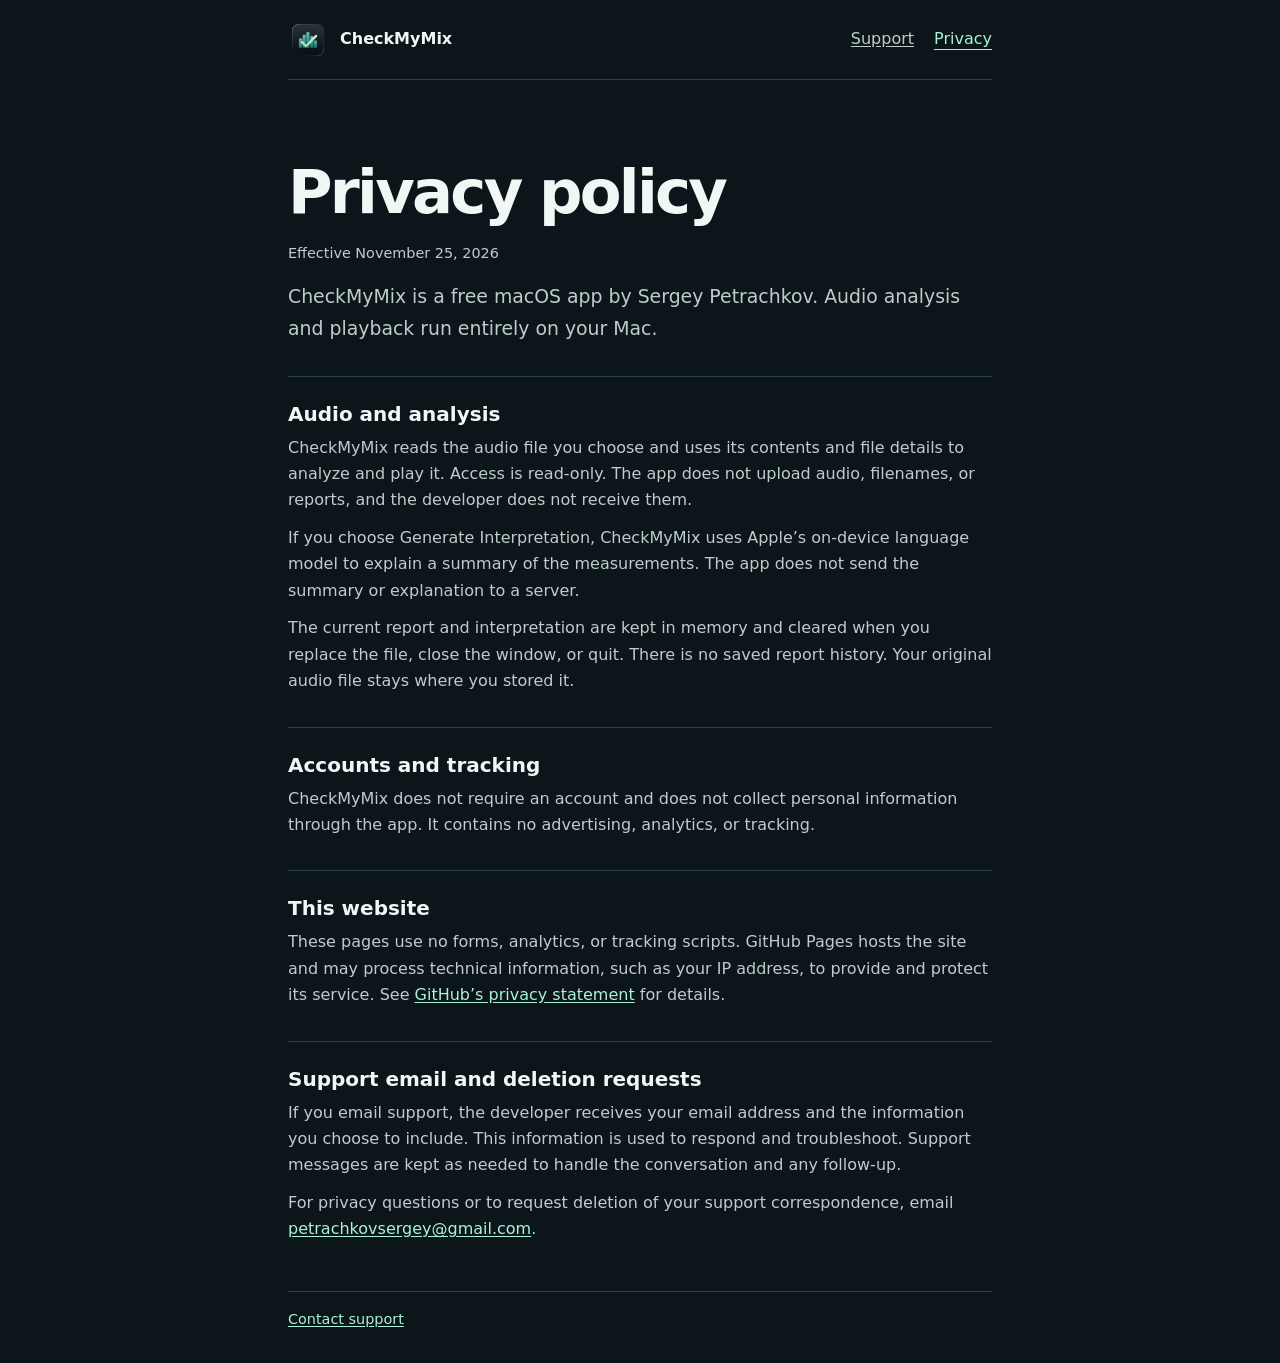
==== privacy/index.html @ 985842a3 "Publish CheckMyMix support and privacy pages" ====
<!doctype html>
<html lang="en">
<head>
  <meta charset="utf-8">
  <meta name="viewport" content="width=device-width, initial-scale=1">
  <meta name="description" content="How CheckMyMix handles audio files, analysis results, and support messages.">
  <title>Privacy Policy | CheckMyMix</title>
  <link rel="icon" href="../icon.png" type="image/png">
  <link rel="stylesheet" href="../style.css">
</head>
<body>
  <header class="site-header shell">
    <a class="brand" href="../"><img src="../icon.png" width="40" height="40" alt="">CheckMyMix</a>
    <nav aria-label="Main navigation">
      <a href="../">Support</a>
      <a href="./" aria-current="page">Privacy</a>
    </nav>
  </header>
  <main class="shell">
    <h1>Privacy policy</h1>
    <p class="date">Effective <time datetime="2026-11-25">November 25, 2026</time></p>
    <p class="intro">CheckMyMix is a free macOS app by Sergey Petrachkov. Audio analysis and playback run entirely on your Mac.</p>

    <section aria-labelledby="app-data">
      <h2 id="app-data">Audio and analysis</h2>
      <p>CheckMyMix reads the audio file you choose and uses its contents and file details to analyze and play it. Access is read-only. The app does not upload audio, filenames, or reports, and the developer does not receive them.</p>
      <p>If you choose Generate Interpretation, CheckMyMix uses Apple’s on-device language model to explain a summary of the measurements. The app does not send the summary or explanation to a server.</p>
      <p>The current report and interpretation are kept in memory and cleared when you replace the file, close the window, or quit. There is no saved report history. Your original audio file stays where you stored it.</p>
    </section>

    <section aria-labelledby="collection">
      <h2 id="collection">Accounts and tracking</h2>
      <p>CheckMyMix does not require an account and does not collect personal information through the app. It contains no advertising, analytics, or tracking.</p>
    </section>

    <section aria-labelledby="website">
      <h2 id="website">This website</h2>
      <p>These pages use no forms, analytics, or tracking scripts. GitHub Pages hosts the site and may process technical information, such as your IP address, to provide and protect its service. See <a href="https://docs.github.com/en/site-policy/privacy-policies/github-general-privacy-statement">GitHub’s privacy statement</a> for details.</p>
    </section>

    <section aria-labelledby="email-data">
      <h2 id="email-data">Support email and deletion requests</h2>
      <p>If you email support, the developer receives your email address and the information you choose to include. This information is used to respond and troubleshoot. Support messages are kept as needed to handle the conversation and any follow-up.</p>
      <p>For privacy questions or to request deletion of your support correspondence, email <a href="mailto:petrachkovsergey@gmail.com?subject=CheckMyMix%20privacy">petrachkovsergey@gmail.com</a>.</p>
    </section>
  </main>
  <footer class="shell"><a href="../">Contact support</a></footer>
</body>
</html>
---- style.css ----
:root {
  color-scheme: dark;
  --background: #0c1519;
  --text: #f0f7f5;
  --muted: #becdcb;
  --accent: #aaf3d7;
  --line: #2c4246;
}

* { box-sizing: border-box; }

body {
  margin: 0;
  background: var(--background);
  color: var(--text);
  font: 1rem/1.65 system-ui, sans-serif;
}

.shell { width: min(100% - 2.5rem, 44rem); margin-inline: auto; }

.site-header {
  min-height: 5rem;
  display: flex;
  flex-wrap: wrap;
  justify-content: space-between;
  align-items: center;
  gap: 0.5rem 1.5rem;
  padding-block: 0.75rem;
  border-bottom: 1px solid var(--line);
}

.brand, nav { display: flex; align-items: center; gap: 0.75rem; }
.brand { color: var(--text); font-weight: 700; text-decoration: none; }
nav { gap: 1.25rem; }
nav a { color: var(--muted); }
nav a[aria-current] { color: var(--accent); text-underline-offset: 0.3em; }

main { padding-block: clamp(2.5rem, 8vw, 5rem) 3rem; }
h1, h2, p { margin: 0; }
h1 { font-size: clamp(2.2rem, 7vw, 3.8rem); line-height: 1.08; letter-spacing: -0.045em; margin-bottom: 1rem; }
h2 { font-size: 1.25rem; line-height: 1.3; margin-bottom: 0.5rem; }
p { color: var(--muted); }
p + p { margin-top: 0.7rem; }
.intro { font-size: 1.18rem; }
.date { font-size: 0.9rem; margin-bottom: 1rem; }
section { border-top: 1px solid var(--line); margin-top: 2rem; padding-top: 1.5rem; }

a { color: var(--accent); text-underline-offset: 0.15em; }
a:focus-visible { outline: 2px solid var(--accent); outline-offset: 4px; }
.email {
  display: inline-block;
  margin-top: 1.25rem;
  padding: 0.7rem 1rem;
  border: 1px solid var(--line);
  border-radius: 0.45rem;
  background: #13252a;
  overflow-wrap: anywhere;
}

footer { border-top: 1px solid var(--line); padding-block: 1rem 2rem; font-size: 0.9rem; }
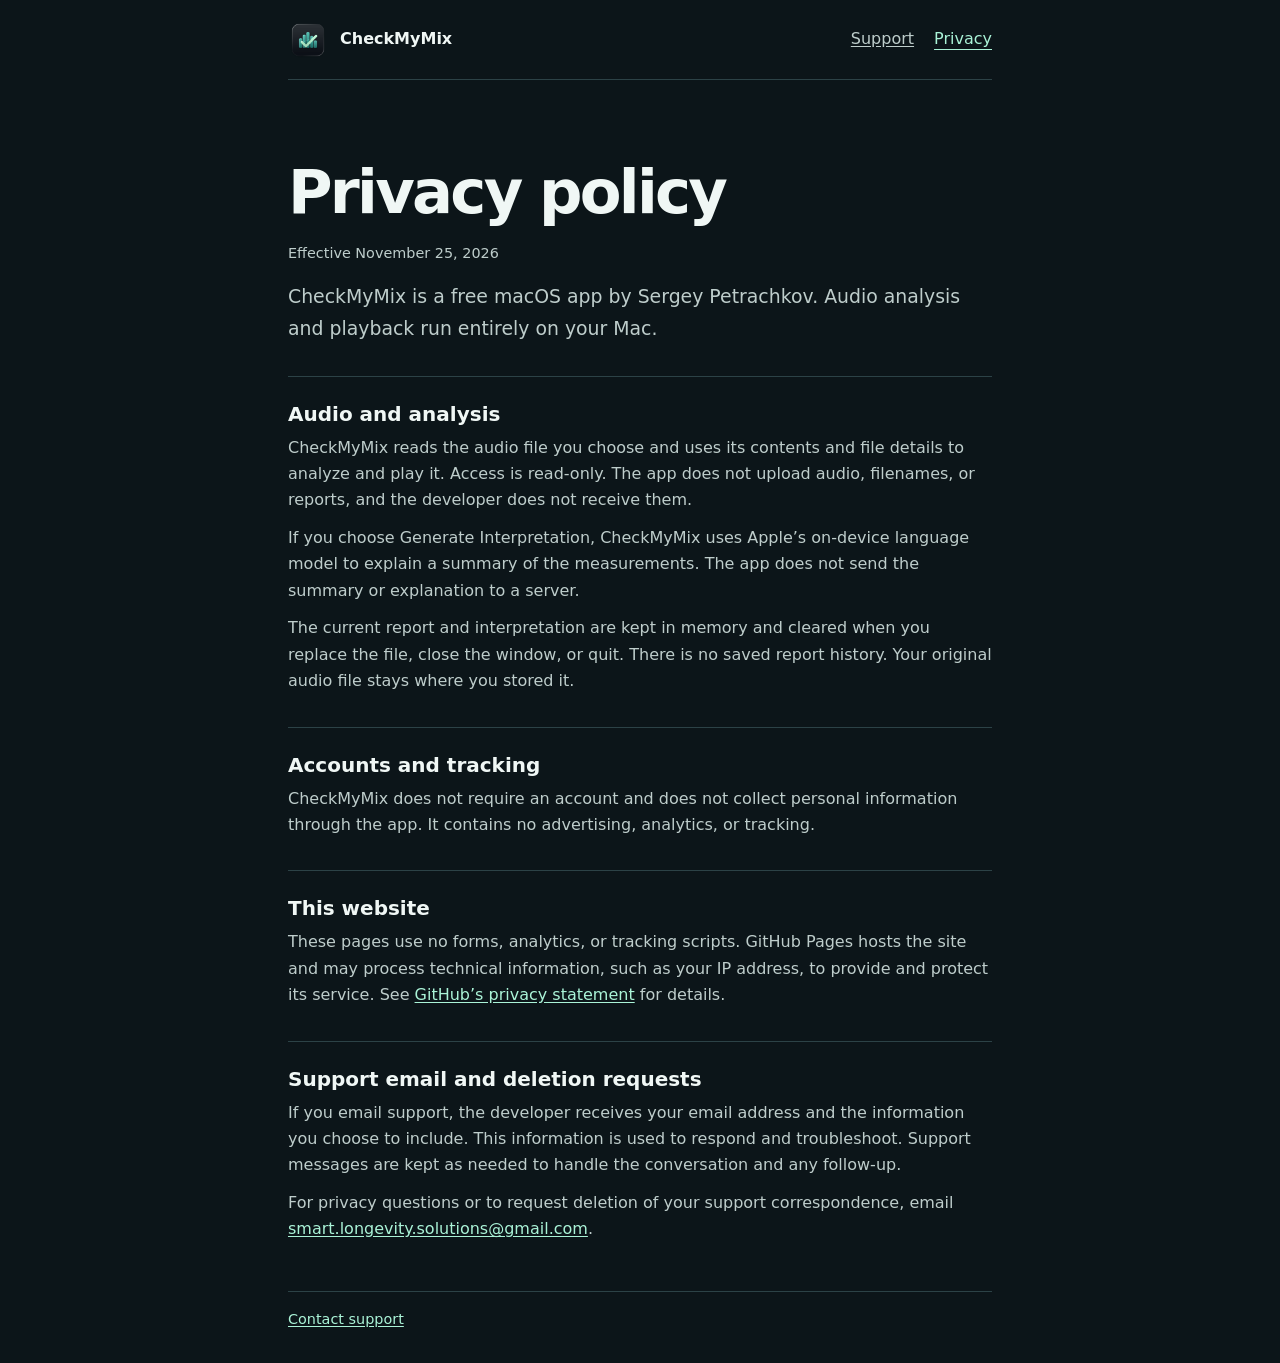
==== commit be28bf9f: "Update CheckMyMix support contact" ====
--- a/privacy/index.html
+++ b/privacy/index.html
@@ -41,7 +41,7 @@
     <section aria-labelledby="email-data">
       <h2 id="email-data">Support email and deletion requests</h2>
       <p>If you email support, the developer receives your email address and the information you choose to include. This information is used to respond and troubleshoot. Support messages are kept as needed to handle the conversation and any follow-up.</p>
-      <p>For privacy questions or to request deletion of your support correspondence, email <a href="mailto:petrachkovsergey@gmail.com?subject=CheckMyMix%20privacy">petrachkovsergey@gmail.com</a>.</p>
+      <p>For privacy questions or to request deletion of your support correspondence, email <a href="mailto:smart.longevity.solutions@gmail.com?subject=CheckMyMix%20privacy">smart.longevity.solutions@gmail.com</a>.</p>
     </section>
   </main>
   <footer class="shell"><a href="../">Contact support</a></footer>
